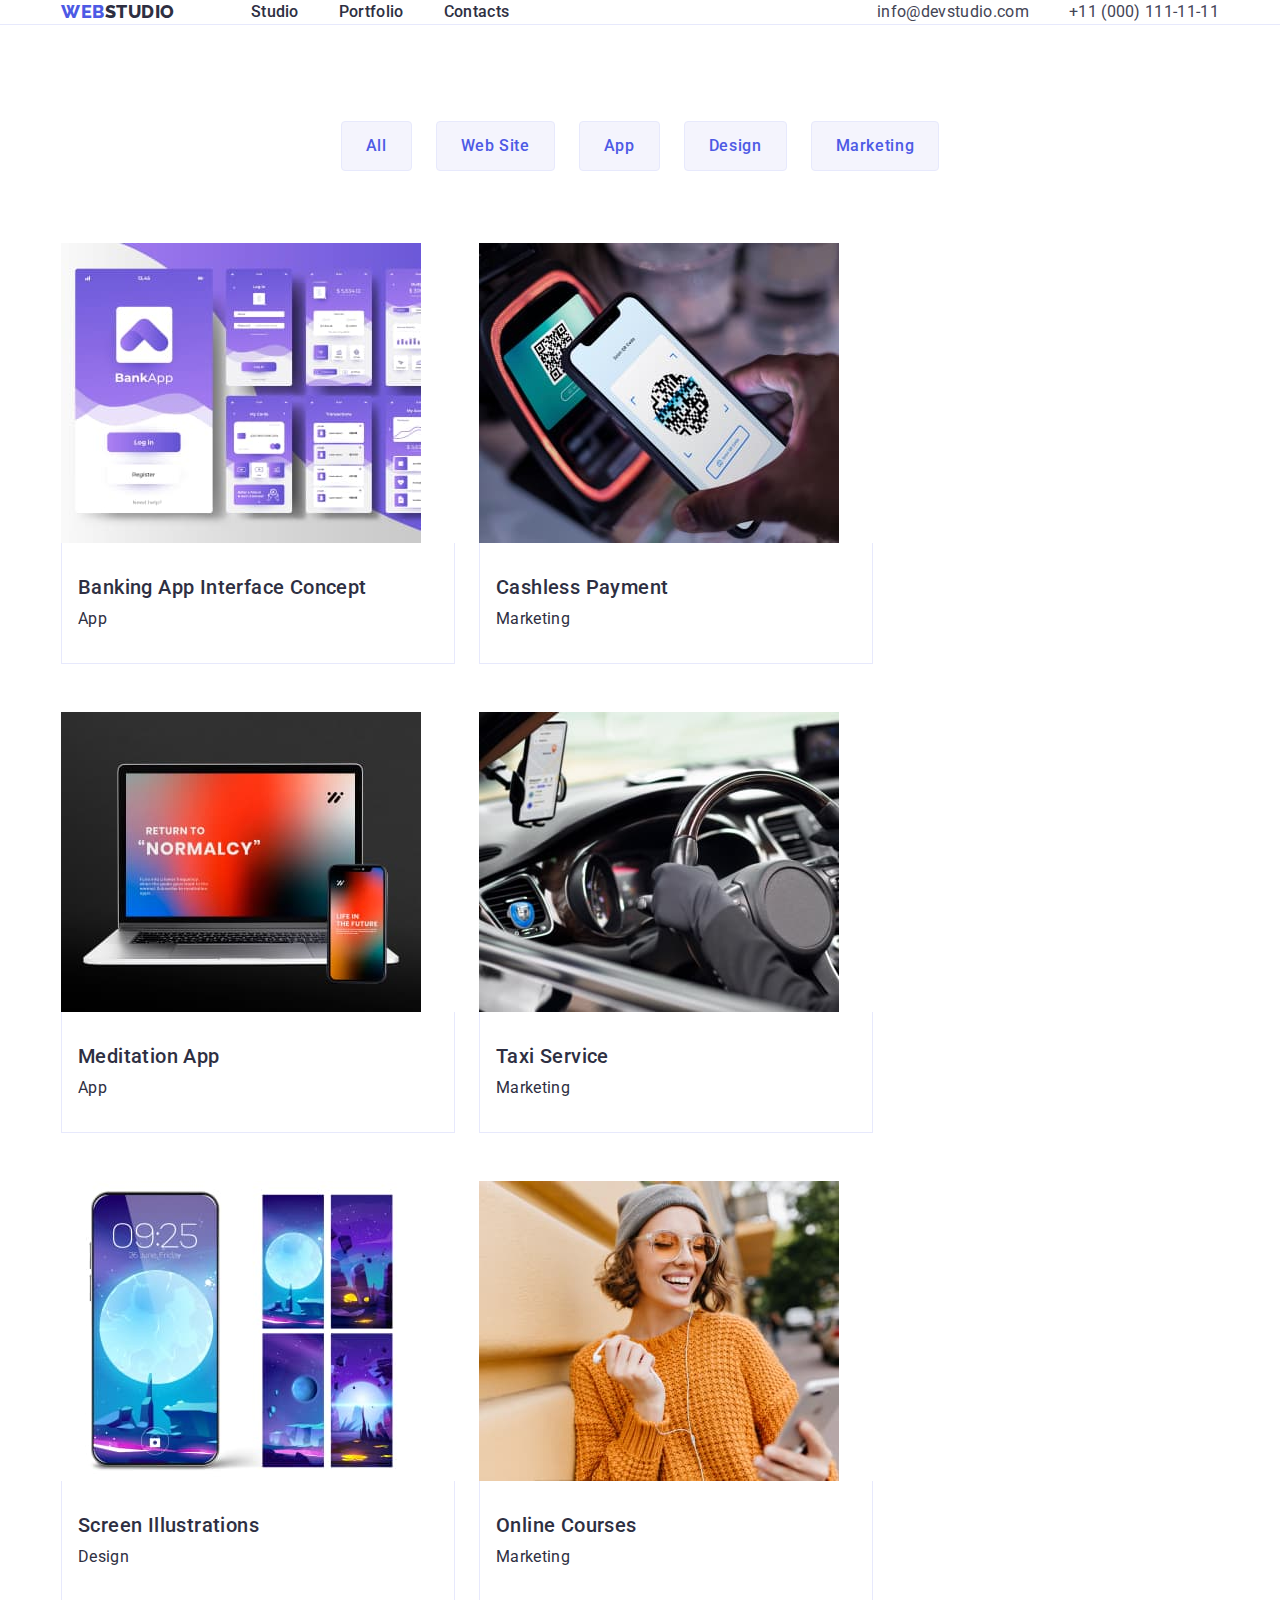
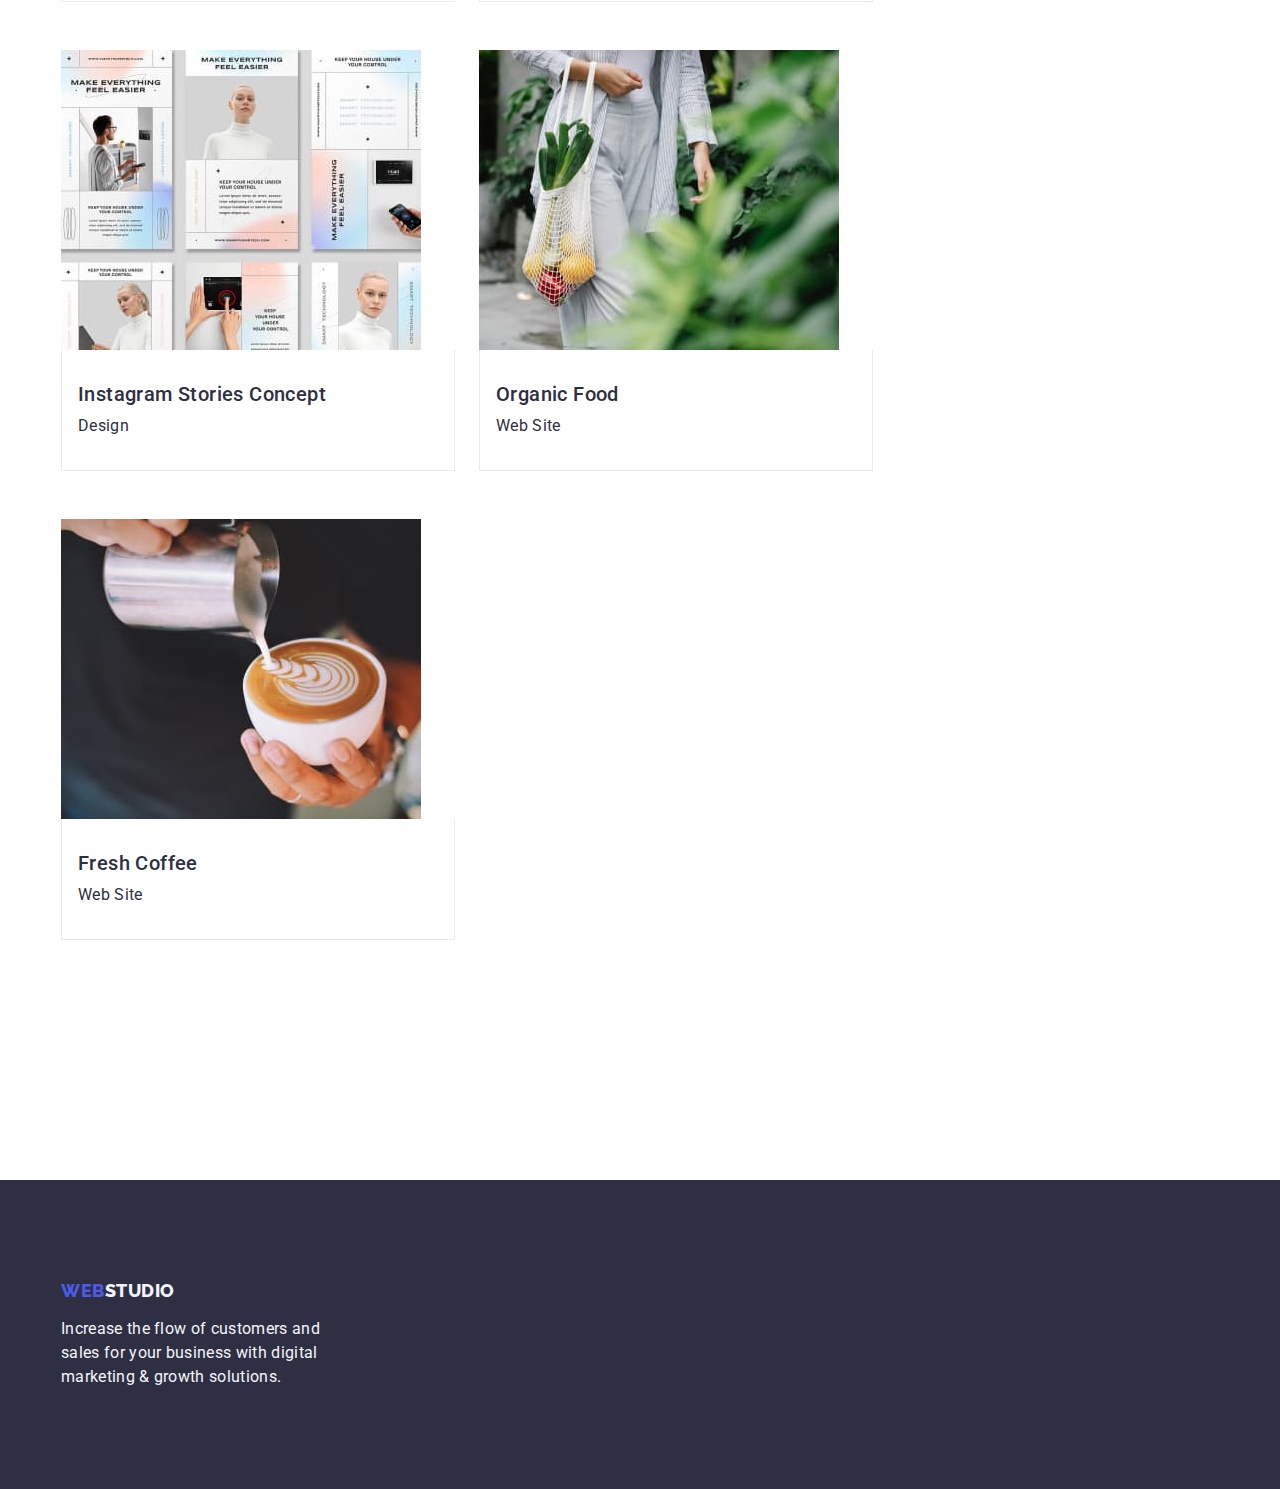
==== portfolio.html @ ea39d5e8 "Initial commit" ====
<!DOCTYPE html>
<html lang="en">
  <head>
    <meta charset="UTF-8" />
    <meta http-equiv="X-UA-Compatible" content="IE=edge" />
    <meta name="viewport" content="width=device-width, initial-scale=1.0" />
    <link rel="preconnect" href="https://fonts.googleapis.com" />
    <link rel="preconnect" href="https://fonts.gstatic.com" crossorigin />
    <link
      rel="stylesheet"
      href="https://fonts.googleapis.com/css2?family=Raleway:wght@800&family=Roboto:wght@400;500;700&display=swap"
    />
    <link
      rel="stylesheet"
      href="https://cdnjs.cloudflare.com/ajax/libs/modern-normalize/2.0.0/modern-normalize.min.css"
      integrity="sha512-4xo8blKMVCiXpTaLzQSLSw3KFOVPWhm/TRtuPVc4WG6kUgjH6J03IBuG7JZPkcWMxJ5huwaBpOpnwYElP/m6wg=="
      crossorigin="anonymous"
      referrerpolicy="no-referrer"
    />
    <link rel="stylesheet" href="./css/styles.css" />
    <title>Document</title>
  </head>

  <body>
    <header class="header">
      <div class="container">
        <nav class="site-nav">
          <a href="./index.html" class="logo link"
            >Web<span class="logo-word">Studio</span></a
          >
          <ul class="list">
            <li>
              <a href="./index.html" class="list-item link">Studio</a>
            </li>
            <li>
              <a href="./portfolio.html" class="list-item link">Portfolio</a>
            </li>
            <li>
              <a href="" class="list-item link">Contacts</a>
            </li>
          </ul>
        </nav>

        <address class="address-nav">
          <ul class="list">
            <li>
              <a href="mailto:info@devstudio.com" class="link"
                >info@devstudio.com</a
              >
            </li>
            <li>
              <a href="tel:+110001111111" class="link">+11 (000) 111-11-11</a>
            </li>
          </ul>
        </address>
      </div>
    </header>

    <main>
      <section class="portfolio">
        <div class="container">
          <h1 class="visually-hidden">Portfolio</h1>
          <ul class="button-list list">
            <li>
              <button type="button" class="button">All</button>
            </li>
            <li>
              <button type="button" class="button">Web Site</button>
            </li>
            <li>
              <button type="button" class="button">App</button>
            </li>
            <li>
              <button type="button" class="button">Design</button>
            </li>
            <li>
              <button type="button" class="button">Marketing</button>
            </li>
          </ul>

          <ul class="projects-list list">
            <li class="portfolio-item">
              <a href="" class="link">
                <img
                  src="./images/banking_app.jpg"
                  alt="Banking App Interface Concept"
                  width="360"
                />
                <div class="portfolio-item-text">
                  <h2 class="header">Banking App Interface Concept</h2>
                  <p class="text">App</p>
                </div>
              </a>
            </li>
            <li class="portfolio-item">
              <a href="" class="link">
                <img
                  src="./images/cashless_payment.jpg"
                  alt="Cashless Payment"
                  width="360"
                />
                <div class="portfolio-item-text">
                  <h2 class="header">Cashless Payment</h2>
                  <p class="text">Marketing</p>
                </div>
              </a>
            </li>
            <li class="portfolio-item">
              <a href="" class="link">
                <img
                  src="./images/meditation_app.jpg"
                  alt="Meditation App"
                  width="360"
                />
                <div class="portfolio-item-text">
                  <h2 class="header">Meditation App</h2>
                  <p class="text">App</p>
                </div>
              </a>
            </li>
            <li class="portfolio-item">
              <a href="" class="link">
                <img
                  src="./images/taxi_service.jpg"
                  alt="Taxi Service"
                  width="360"
                />
                <div class="portfolio-item-text">
                  <h2 class="header">Taxi Service</h2>
                  <p class="text">Marketing</p>
                </div>
              </a>
            </li>
            <li class="portfolio-item">
              <a href="" class="link">
                <img
                  src="./images/screen_illustrations.jpg"
                  alt="Screen Illustrations"
                  width="360"
                />
                <div class="portfolio-item-text">
                  <h2 class="header">Screen Illustrations</h2>
                  <p class="text">Design</p>
                </div>
              </a>
            </li>
            <li class="portfolio-item">
              <a href="" class="link">
                <img
                  src="./images/online_courses.jpg"
                  alt="Online Courses"
                  width="360"
                />
                <div class="portfolio-item-text">
                  <h2 class="header">Online Courses</h2>
                  <p class="text">Marketing</p>
                </div>
              </a>
            </li>
            <li class="portfolio-item">
              <a href="" class="link">
                <img
                  src="./images/instagram_stories.jpg"
                  alt="Instagram Stories Concept"
                  width="360"
                />
                <div class="portfolio-item-text">
                  <h2 class="header">Instagram Stories Concept</h2>
                  <p class="text">Design</p>
                </div>
              </a>
            </li>
            <li class="portfolio-item">
              <a href="" class="link">
                <img
                  src="./images/organic_food.jpg"
                  alt="Organic Food"
                  width="360"
                />
                <div class="portfolio-item-text">
                  <h2 class="header">Organic Food</h2>
                  <p class="text">Web Site</p>
                </div>
              </a>
            </li>
            <li class="portfolio-item">
              <a href="" class="link">
                <img
                  src="./images/fresh_coffee.jpg"
                  alt="Fresh Coffee"
                  width="360"
                />
                <div class="portfolio-item-text">
                  <h2 class="header">Fresh Coffee</h2>
                  <p class="text">Web Site</p>
                </div>
              </a>
            </li>
          </ul>
        </div>
      </section>
    </main>

    <footer class="footer">
      <div class="container">
        <a href="./index.html" class="logo link"
          >Web<span class="logo-word">Studio</span></a
        >
        <p class="footer-text">
          Increase the flow of customers and sales for your business with
          digital marketing & growth solutions.
        </p>
      </div>
    </footer>
  </body>
</html>
---- css/styles.css ----
:root {
  --main-blue-color: #4d5ae5;
  --main-header-color: #2e2f42;
  --main-text-color: #434455;
  --link-hover-color: #404bbf;
  --cloud: #f4f4fd;
  --cornflower: #e7e9fc;
}

/* Reset */

h1,
h2,
h3,
ul,
li,
p {
  color: var(--main-header-color);
  margin: 0;
  padding: 0;
}

body {
  margin: 0;
  font-family: 'Roboto', sans-serif;
  font-size: 16px;
  line-height: 1.5;
  letter-spacing: 0.02em;
  color: var(--main-text-color);
  background-color: #ffffff;
}

ul {
  list-style: none;
}

img {
  display: block;
}

.visually-hidden {
  position: absolute;
  width: 1px;
  height: 1px;
  margin: -1px;
  border: 0;
  padding: 0;

  white-space: nowrap;
  clip-path: inset(100%);
  clip: rect(0 0 0 0);
  overflow: hidden;
}

.container {
  width: 1158px;
  padding: 0 15px;
  margin: 0 auto;
}

header {
  border-bottom: 1px solid var(--cornflower);
}

header .container {
  display: flex;
}

header .list-item {
  padding: 24px 0;
}

.link {
  text-decoration: none;
}

.button-list {
  display: flex;
  gap: 24px;
  margin-bottom: 72px;
  justify-content: center;
}

.projects-list {
  display: flex;
  flex-wrap: wrap;
  column-gap: 24px;
  row-gap: 48px;
  margin-bottom: 120px;
}

.portfolio {
  padding-top: 96px;
  padding-bottom: 120px;
}

.portfolio .container {
  display: flex;
  flex-direction: column;
  align-items: center;
}

.portfolio .button {
  color: var(--main-blue-color);
  background-color: var(--cloud);
  border-color: transparent;
  font-family: 'Roboto', sans-serif;
  font-style: normal;
  font-weight: 500;
  font-size: 16px;
  line-height: 1.5;
  letter-spacing: 0.04em;
  cursor: pointer;
  padding: 12px 24px;
  border-radius: 4px;
  border: 1px solid var(--cornflower);
}

.portfolio-item .header {
  color: var(--main-header-color);
  font-family: 'Roboto', sans-serif;
  font-style: normal;
  font-weight: 500;
  font-size: 20px;
  line-height: 1.2;
  letter-spacing: 0.02em;
  margin-bottom: 8px;
}

.portfolio .button:hover,
.portfolio .button:focus {
  color: #ffffff;
  background-color: var(--link-hover-color);
  border: 1px solid transparent;
}

.portfolio-item-text {
  color: var(--main-text-color);
  width: 360px;
  padding: 32px 16px;
  border: 1px solid var(--cornflower);
  border-top: 0;
}

.logo {
  color: var(--main-blue-color);
  font-family: 'Raleway', sans-serif;
  font-weight: 800;
  font-size: 18px;
  line-height: 1.17;
  letter-spacing: 0.03em;
  text-transform: uppercase;
  margin-right: 76px;
}

.logo-word {
  color: var(--main-header-color);
}

.site-nav {
  width: 261px;
  display: flex;
  align-items: center;
}

.site-nav .list {
  display: flex;
  gap: 40px;
}

.site-nav .list .link {
  color: var(--main-header-color);
  font-weight: 500;
  font-size: 16px;
  line-height: 1.5;
  letter-spacing: 0.02em;
}

.button {
  display: flex;
  border: none;
}

.site-nav .list .link:hover,
.site-nav .list .link:focus {
  color: var(--link-hover-color);
}

.address-nav {
  font-style: normal;
  margin-left: auto;
}

.address-nav .list {
  display: flex;
  gap: 40px;
}

.address-nav .link {
  color: var(--main-text-color);
}

.address-nav .link:hover,
.address-nav .link:focus {
  color: var(--link-hover-color);
}

.hero {
  background-color: var(--main-header-color);
  padding: 188px 0;
}

.hero-container {
  display: flex;
  justify-content: center;
  align-items: center;
  flex-direction: column;
  padding: 188px 0;
  gap: 48px;
}

.hero .header {
  color: #ffffff;
  font-weight: 700;
  font-size: 56px;
  line-height: 1.07;
  text-align: center;
  letter-spacing: 0.02em;
  max-width: 496px;
}

.hero .button {
  color: #ffffff;
  background-color: var(--main-blue-color);
  font-family: 'Roboto', sans-serif;
  font-weight: 500;
  font-size: 16px;
  line-height: 1.5;
  text-align: center;
  letter-spacing: 0.04em;
  cursor: pointer;
  margin: 0 auto;
  padding: 16px 32px;
  border-radius: 4px;
  display: block;
  min-width: 169px;
}

.hero .button:hover,
.hero .button:focus {
  background-color: var(--link-hover-color);
}

.traits {
  padding: 120px 0;
}

.traits .header {
  font-weight: 500;
  font-size: 20px;
  line-height: 1.2;
  letter-spacing: 0.02em;
  margin-bottom: 8px;
}

.traits .list {
  display: flex;
  gap: 24px;
}

.traits .list-item {
  width: 264px;
}

.projects .list,
.team .list {
  display: flex;
  gap: 24px;
}

.projects .header {
  margin-bottom: 72px;
}

.projects {
  padding-bottom: 120px;
}

.projects-item {
  height: 300px;
  flex-basis: calc(100% - 48px) / 3;
}

.member-name {
  font-weight: 500;
  font-size: 20px;
  line-height: 1.2;
  text-align: center;
  letter-spacing: 0.02em;
  margin-bottom: 8px;
}

.member-role {
  text-align: center;
}

.team {
  background-color: var(--cloud);
  padding: 120px 0;
}

.team .header {
  margin-bottom: 72px;
}

.team .member-text {
  padding: 32px 16px;
}

.projects .header,
.team .header {
  font-weight: 700;
  font-size: 36px;
  line-height: 1.11;
  text-align: center;
  letter-spacing: 0.02em;
  text-transform: capitalize;
}

.member-card {
  background-color: #ffffff;
  width: 264px;
  border-radius: 0px 0px 4px 4px;
  box-shadow: 0px 2px 1px 0px rgba(46, 47, 66, 0.08),
    0px 1px 1px 0px rgba(46, 47, 66, 0.16),
    0px 1px 6px 0px rgba(46, 47, 66, 0.08);
}

.member-text {
  display: flex;
  flex-direction: column;
}

.footer {
  background-color: var(--main-header-color);
  padding: 100px 0;
}

.footer .logo {
  display: inline-block;
  margin-bottom: 16px;
}

.footer .logo-word {
  color: var(--cloud);
}

.footer-text {
  color: var(--cloud);
  width: 264px;
}
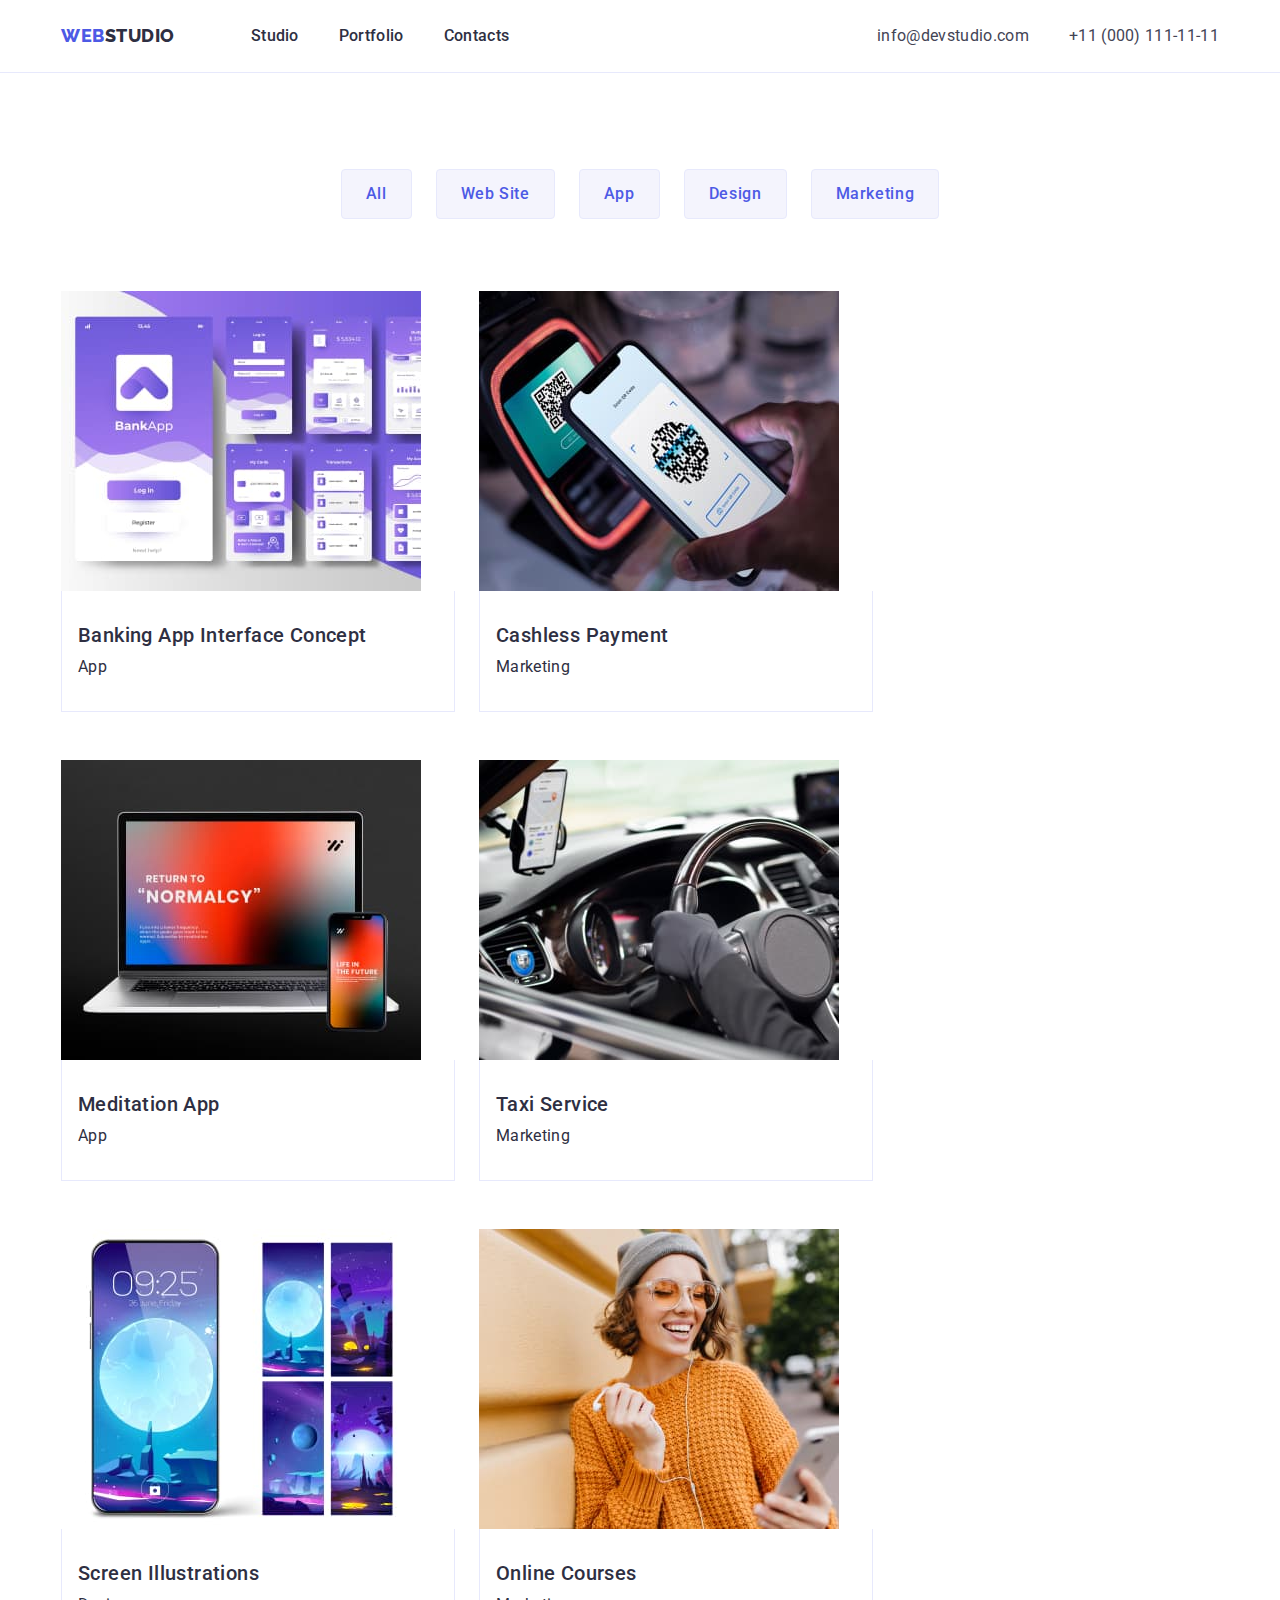
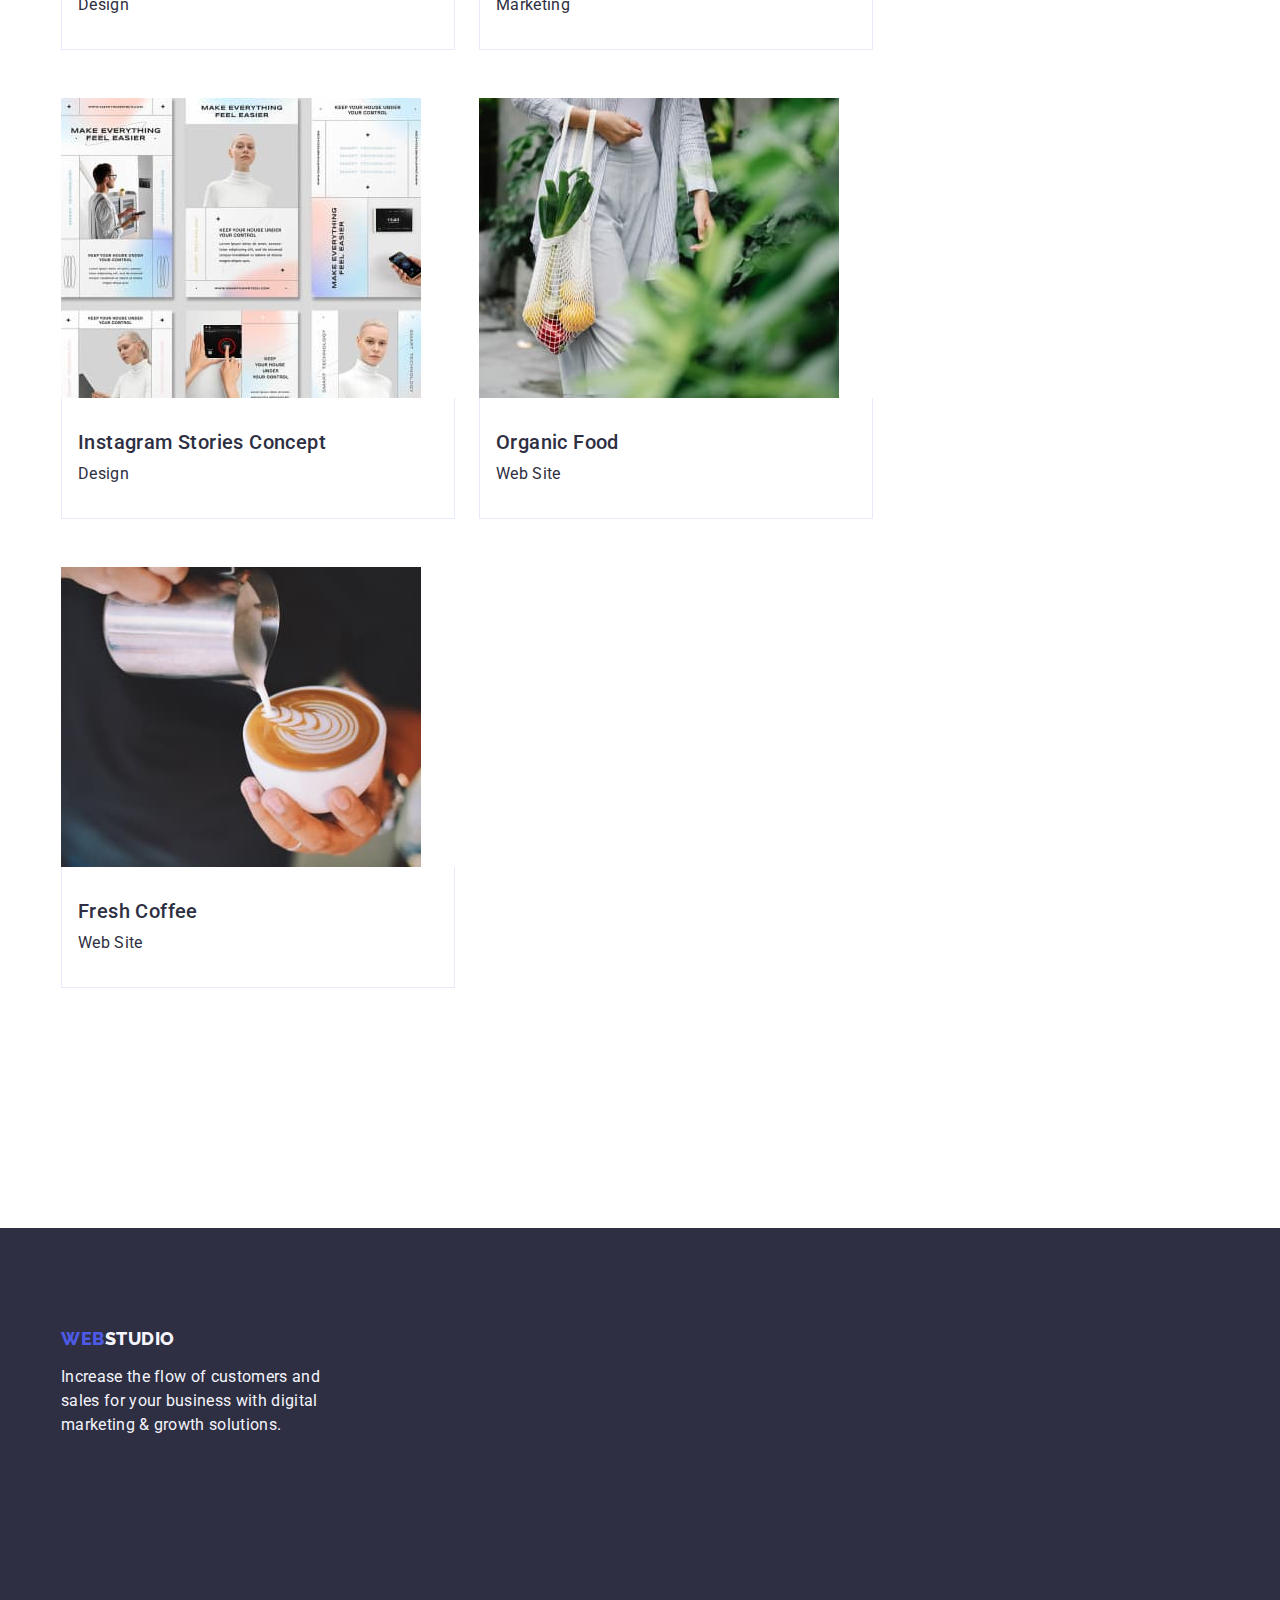
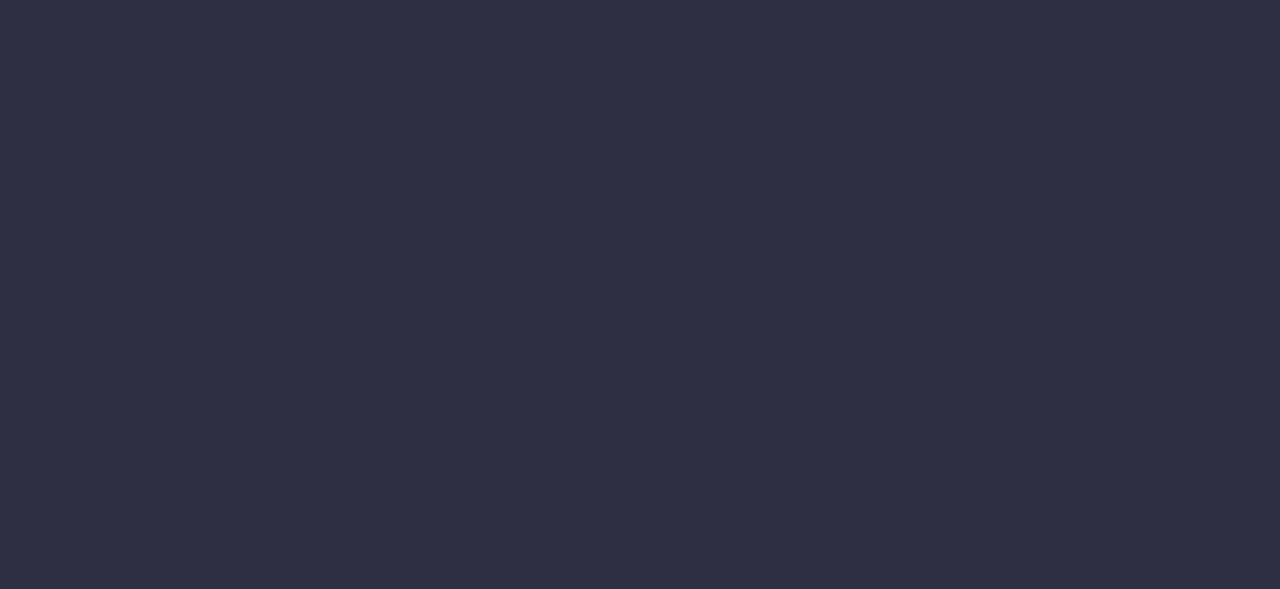
==== commit 2b8fc597: "update_portfolio" ====
--- a/portfolio.html
+++ b/portfolio.html
@@ -43,12 +43,12 @@
 
         <address class="address-nav">
           <ul class="list">
-            <li>
+            <li class="list-item">
               <a href="mailto:info@devstudio.com" class="link"
                 >info@devstudio.com</a
               >
             </li>
-            <li>
+            <li class="list-item">
               <a href="tel:+110001111111" class="link">+11 (000) 111-11-11</a>
             </li>
           </ul>
@@ -203,13 +203,48 @@
 
     <footer class="footer">
       <div class="container">
-        <a href="./index.html" class="logo link"
-          >Web<span class="logo-word">Studio</span></a
-        >
-        <p class="footer-text">
-          Increase the flow of customers and sales for your business with
-          digital marketing & growth solutions.
-        </p>
+        <div class="footer-left">
+          <a href="./index.html" class="logo link"
+            >Web<span class="logo-word">Studio</span></a
+          >
+          <p class="footer-text">
+            Increase the flow of customers and sales for your business with
+            digital marketing & growth solutions.
+          </p>
+        </div>
+        <div class="footer-socials">
+          <p>Social media</p>
+          <ul class="footer-socials-icons list">
+            <li>
+              <a href="instagram.com" class="footer-icon-container">
+                <svg class="footer-icon">
+                  <use href="../images/icons.svg#instagram"></use>
+                </svg>
+              </a>
+            </li>
+            <li>
+              <a href="twitter.com" class="footer-icon-container">
+                <svg class="footer-icon">
+                  <use href="../images/icons.svg#twitter"></use>
+                </svg>
+              </a>
+            </li>
+            <li>
+              <a href="facebook.com" class="footer-icon-container">
+                <svg class="footer-icon">
+                  <use href="../images/icons.svg#facebook"></use>
+                </svg>
+              </a>
+            </li>
+            <li>
+              <a href="linkedin.com" class="footer-icon-container">
+                <svg class="footer-icon">
+                  <use href="../images/icons.svg#linkedin"></use>
+                </svg>
+              </a>
+            </li>
+          </ul>
+        </div>
       </div>
     </footer>
   </body>
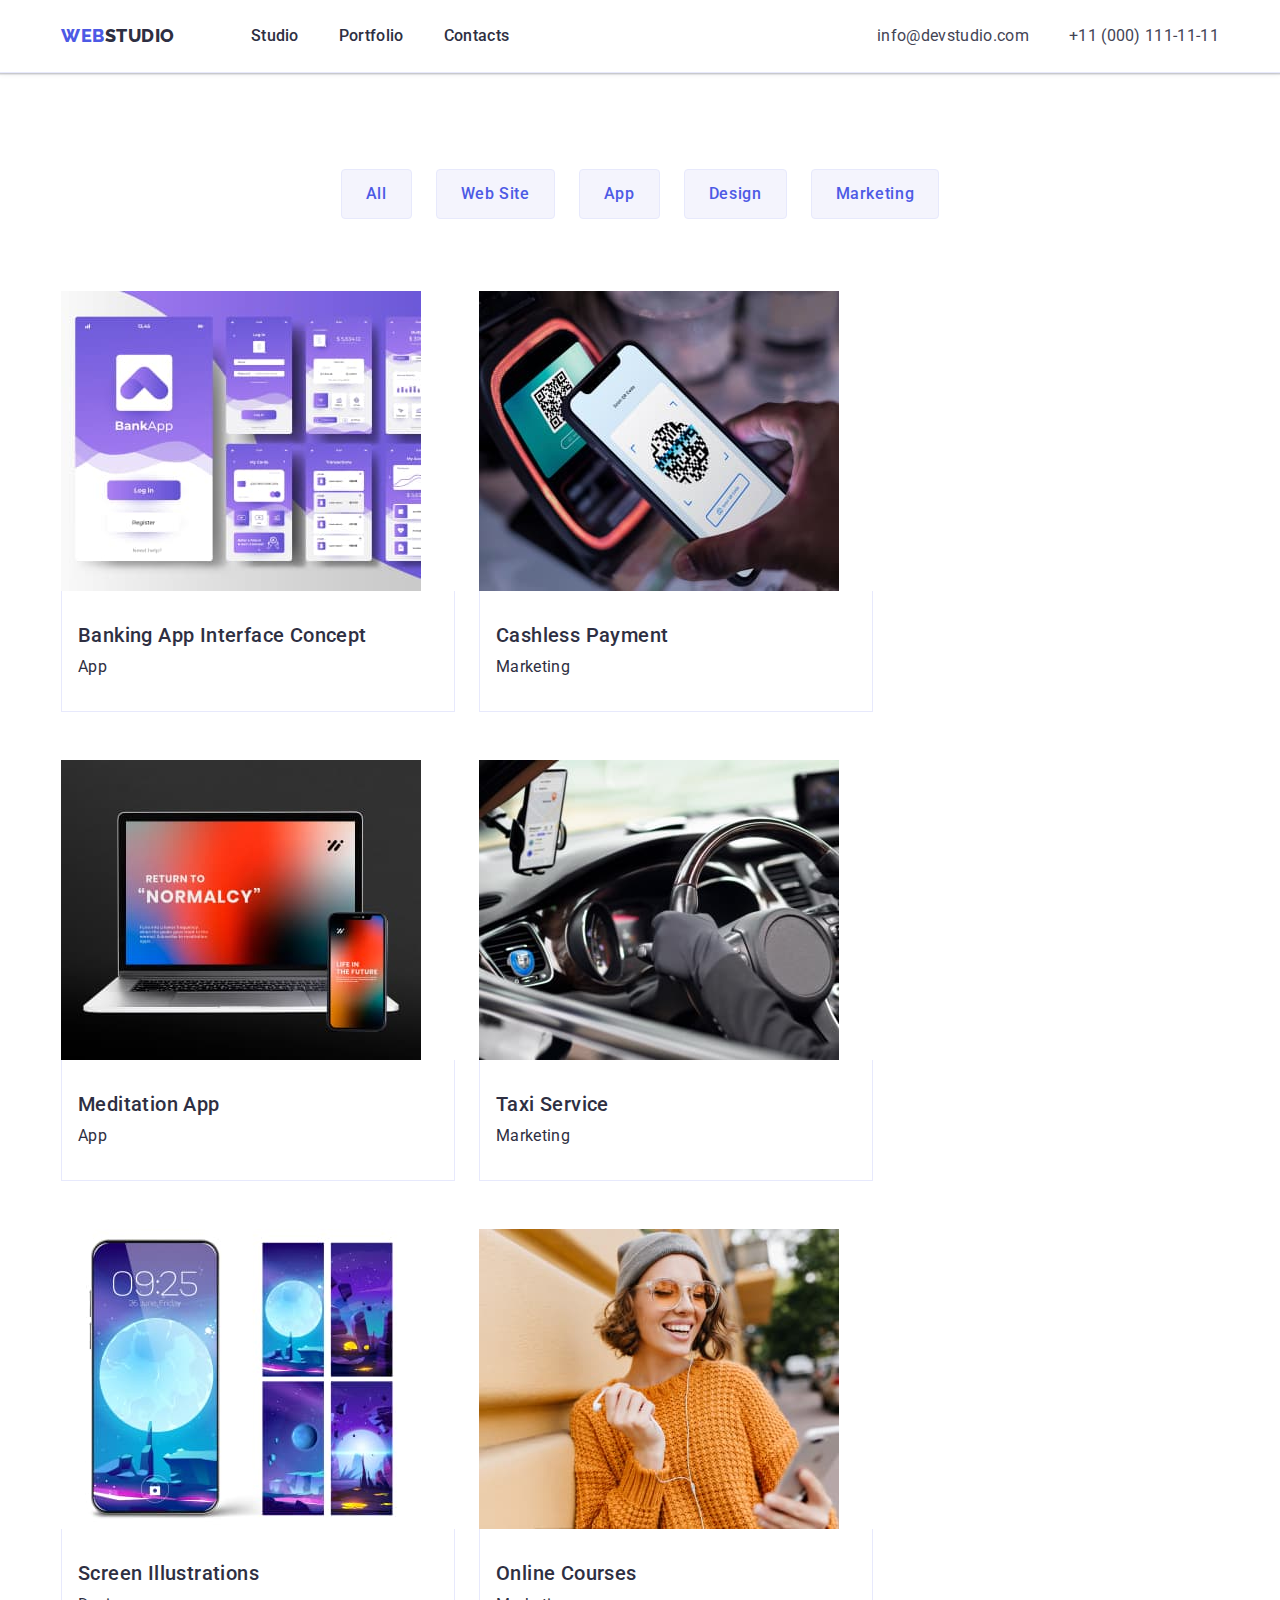
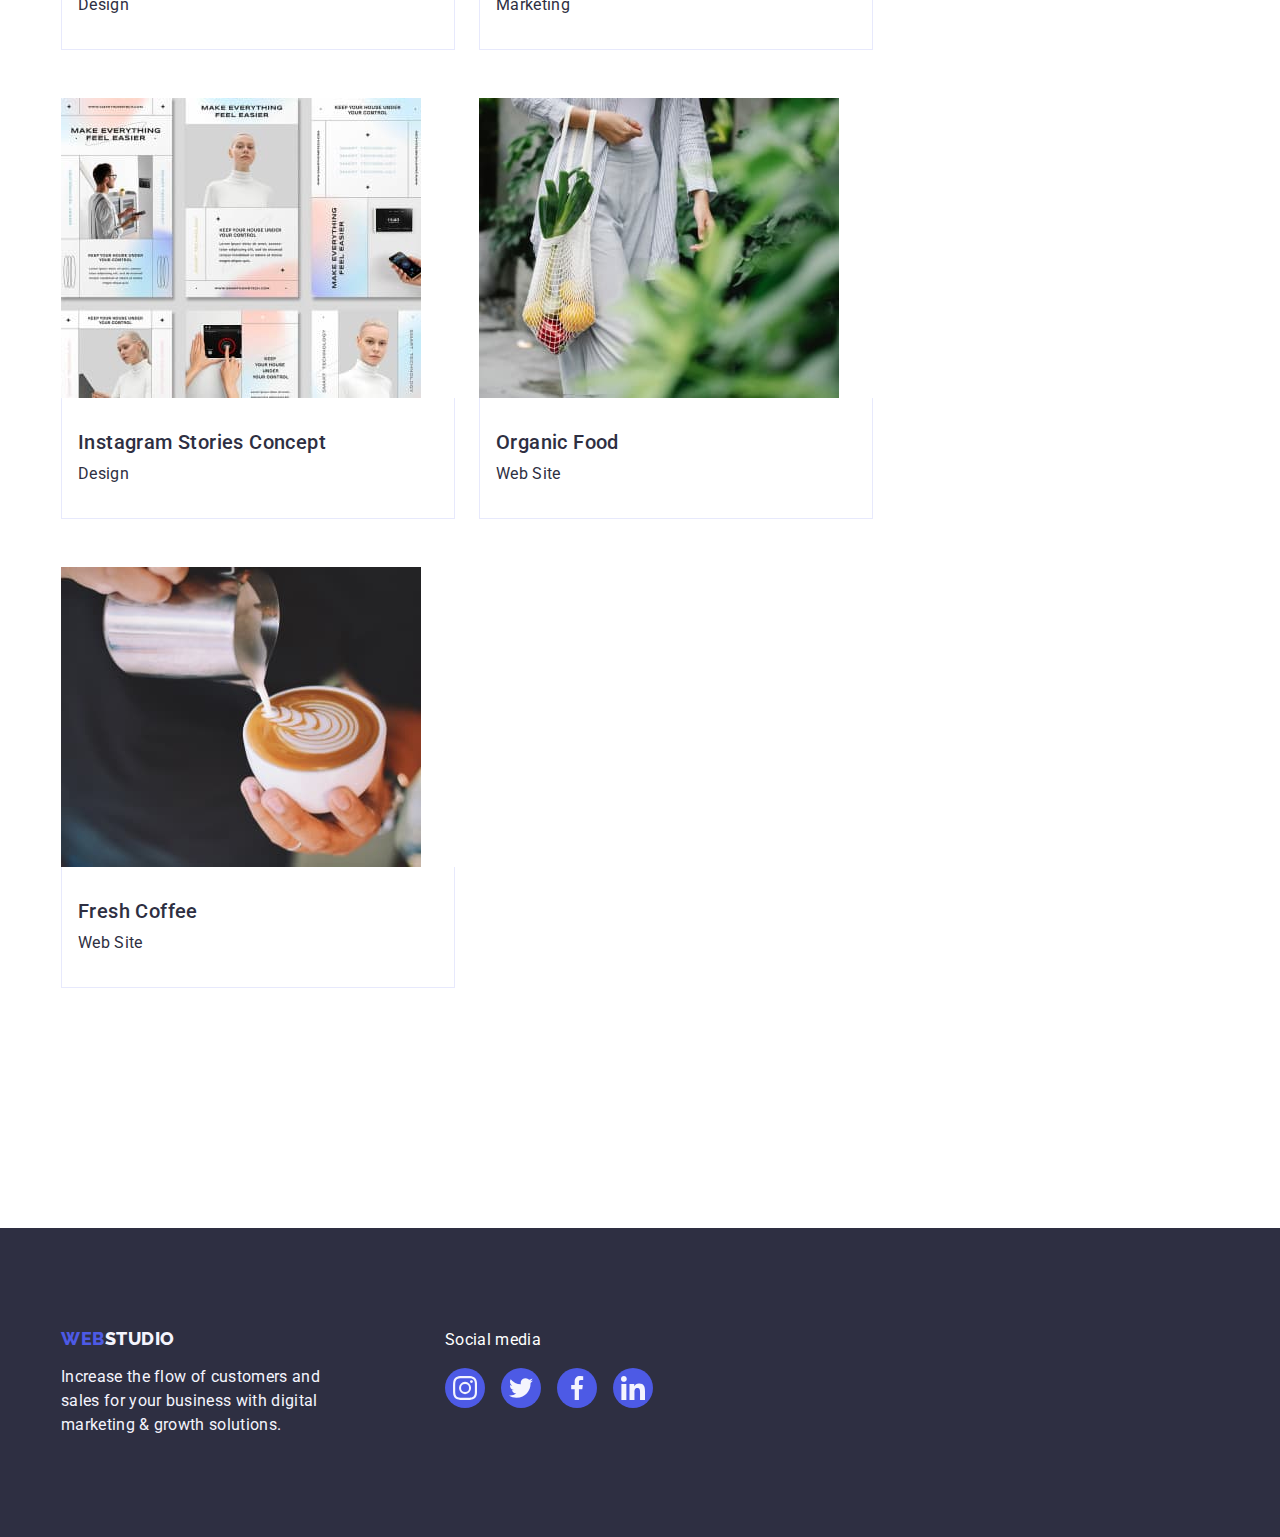
==== commit 3f913ce5: "update_portfolio" ====
--- a/portfolio.html
+++ b/portfolio.html
@@ -213,33 +213,33 @@
           </p>
         </div>
         <div class="footer-socials">
-          <p>Social media</p>
+          <p class="socials-header">Social media</p>
           <ul class="footer-socials-icons list">
             <li>
-              <a href="instagram.com" class="footer-icon-container">
-                <svg class="footer-icon">
-                  <use href="../images/icons.svg#instagram"></use>
-                </svg>
-              </a>
-            </li>
-            <li>
-              <a href="twitter.com" class="footer-icon-container">
-                <svg class="footer-icon">
-                  <use href="../images/icons.svg#twitter"></use>
-                </svg>
-              </a>
-            </li>
-            <li>
-              <a href="facebook.com" class="footer-icon-container">
-                <svg class="footer-icon">
-                  <use href="../images/icons.svg#facebook"></use>
-                </svg>
-              </a>
-            </li>
-            <li>
-              <a href="linkedin.com" class="footer-icon-container">
-                <svg class="footer-icon">
-                  <use href="../images/icons.svg#linkedin"></use>
+              <a href="instagram.com" class="footer-icon-link">
+                <svg class="footer-icon" width="24" height="24">
+                  <use href="./images/icons.svg#instagram"></use>
+                </svg>
+              </a>
+            </li>
+            <li>
+              <a href="twitter.com" class="footer-icon-link">
+                <svg class="footer-icon" width="24" height="24">
+                  <use href="./images/icons.svg#twitter"></use>
+                </svg>
+              </a>
+            </li>
+            <li>
+              <a href="facebook.com" class="footer-icon-link">
+                <svg class="footer-icon" width="24" height="24">
+                  <use href="./images/icons.svg#facebook"></use>
+                </svg>
+              </a>
+            </li>
+            <li>
+              <a href="linkedin.com" class="footer-icon-link">
+                <svg class="footer-icon" width="24" height="24">
+                  <use href="./images/icons.svg#linkedin"></use>
                 </svg>
               </a>
             </li>
--- a/css/styles.css
+++ b/css/styles.css
@@ -5,6 +5,7 @@
   --link-hover-color: #404bbf;
   --cloud: #f4f4fd;
   --cornflower: #e7e9fc;
+  --light-slate: #8e8f99;
 }
 
 /* Reset */
@@ -60,6 +61,8 @@
 
 header {
   border-bottom: 1px solid var(--cornflower);
+  box-shadow: 0px 2px 1px rgba(46, 47, 66, 0.08),
+    0px 1px 1px rgba(46, 47, 66, 0.16), 0px 1px 6px rgba(46, 47, 66, 0.08);
 }
 
 header .container {
@@ -206,11 +209,19 @@
 }
 
 .hero {
-  background-color: var(--main-header-color);
   padding: 188px 0;
-}
-
-.hero-container {
+  background-image: linear-gradient(
+      rgba(46, 47, 66, 0.7),
+      rgba(46, 47, 66, 0.7)
+    ),
+    url(../images/hero-background.jpg);
+  background-repeat: no-repeat;
+  background-size: cover;
+  background-position: center;
+  max-width: 1440px;
+}
+
+.hero .container {
   display: flex;
   justify-content: center;
   align-items: center;
@@ -263,6 +274,17 @@
   margin-bottom: 8px;
 }
 
+.traits-icon-container {
+  background-color: var(--cloud);
+  margin-bottom: 8px;
+  width: 264px;
+  height: 112px;
+  display: flex;
+  justify-content: center;
+  align-items: center;
+  border-radius: 4px;
+}
+
 .traits .list {
   display: flex;
   gap: 24px;
@@ -302,6 +324,7 @@
 
 .member-role {
   text-align: center;
+  margin-bottom: 8px;
 }
 
 .team {
@@ -341,11 +364,102 @@
   flex-direction: column;
 }
 
+.member-icons {
+  width: 100%;
+  display: flex;
+  justify-content: center;
+  gap: 24px;
+}
+
+.member-icon-container {
+  width: 40px;
+  height: 40px;
+  display: flex;
+  justify-content: center;
+  align-items: center;
+}
+
+.member-icon-link {
+  width: 100%;
+  height: 100%;
+  background-color: var(--main-blue-color);
+  border-radius: 50%;
+  display: flex;
+  justify-content: center;
+  align-items: center;
+}
+
+.member-icon-link:hover,
+.member-icon-link:focus {
+  background-color: #404bbf;
+}
+
+.member-icon {
+  fill: var(--cloud);
+}
+
+.customers {
+  padding: 120px 0;
+}
+
+.customers .container {
+  display: flex;
+  flex-direction: column;
+  justify-content: center;
+  align-items: center;
+}
+
+.customers-list {
+  display: flex;
+  gap: 24px;
+  width: 100%;
+  margin-bottom: 120px;
+}
+
+.customer-icon-container {
+  width: 168px;
+  height: 88px;
+}
+
+.customer-icon-link {
+  width: 100%;
+  height: 100%;
+  border: 1px solid var(--light-slate);
+  display: flex;
+  justify-content: center;
+  align-items: center;
+  border-radius: 4px;
+}
+
+.customer-icon-link:hover,
+.customer-icon-link:focus {
+  border-color: var(--link-hover-color);
+  color: var(--link-hover-color);
+}
+
+.customer-icon {
+  fill: currentColor;
+}
+
+.customers .header {
+  margin-bottom: 72px;
+  font-size: 36px;
+  font-family: Roboto, sans-serif;
+  font-weight: 700;
+  line-height: 1.11;
+  letter-spacing: 0.72px;
+  text-transform: capitalize;
+}
+
 .footer {
   background-color: var(--main-header-color);
   padding: 100px 0;
 }
 
+.footer .container {
+  display: flex;
+}
+
 .footer .logo {
   display: inline-block;
   margin-bottom: 16px;
@@ -359,3 +473,38 @@
   color: var(--cloud);
   width: 264px;
 }
+
+.footer-left {
+  margin-right: 120px;
+}
+
+.footer-socials-icons {
+  display: flex;
+  width: 208px;
+  justify-content: space-between;
+}
+
+.footer-icon-link {
+  width: 40px;
+  height: 40px;
+  background-color: var(--main-blue-color);
+  border-radius: 50px;
+  display: flex;
+  justify-content: center;
+  align-items: center;
+}
+
+.footer-icon-link:hover,
+.footer-icon-link:focus {
+  background-color: #31d0aa;
+}
+
+.footer-icon {
+  width: 24px;
+  height: 24px;
+}
+
+.footer-socials p {
+  color: white;
+  margin-bottom: 16px;
+}
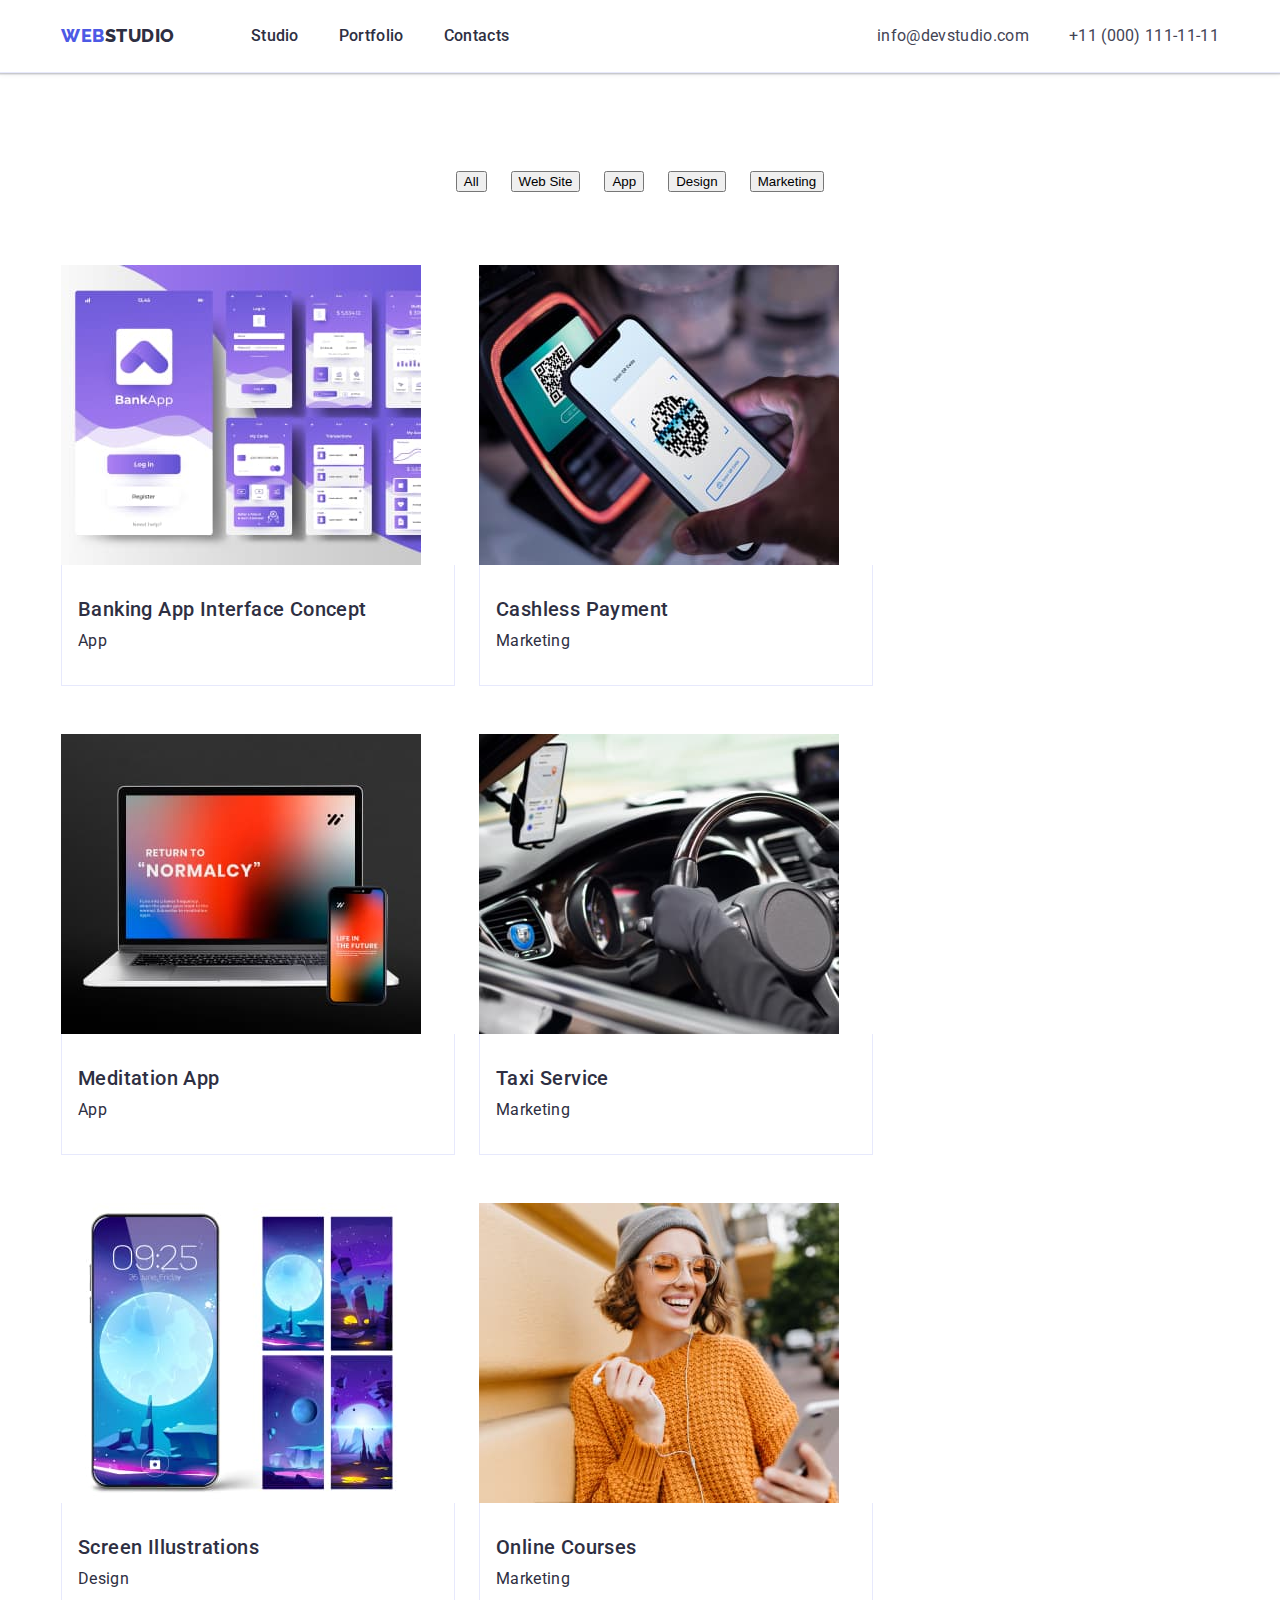
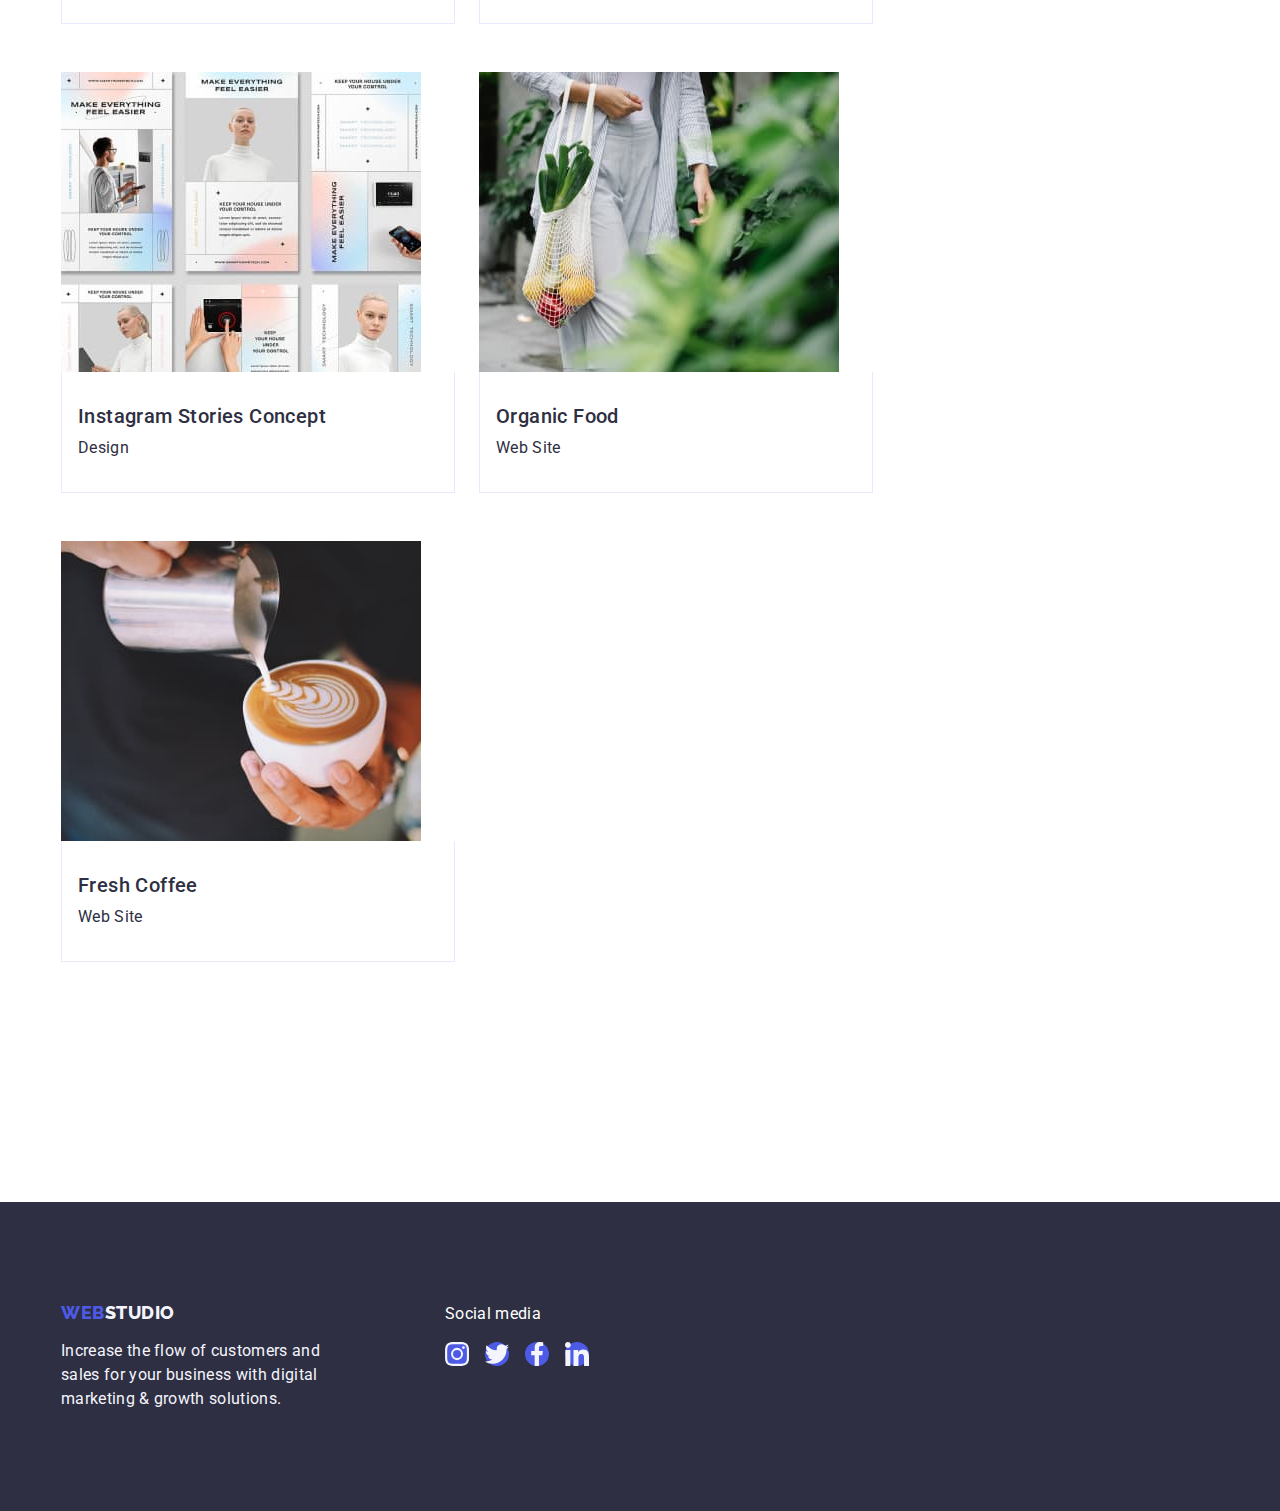
==== commit 43c2850b: "update_portfolio" ====
--- a/portfolio.html
+++ b/portfolio.html
@@ -62,19 +62,19 @@
           <h1 class="visually-hidden">Portfolio</h1>
           <ul class="button-list list">
             <li>
-              <button type="button" class="button">All</button>
-            </li>
-            <li>
-              <button type="button" class="button">Web Site</button>
-            </li>
-            <li>
-              <button type="button" class="button">App</button>
-            </li>
-            <li>
-              <button type="button" class="button">Design</button>
-            </li>
-            <li>
-              <button type="button" class="button">Marketing</button>
+              <button type="button" class="filter-button">All</button>
+            </li>
+            <li>
+              <button type="button" class="filter-button">Web Site</button>
+            </li>
+            <li>
+              <button type="button" class="filter-button">App</button>
+            </li>
+            <li>
+              <button type="button" class="filter-button">Design</button>
+            </li>
+            <li>
+              <button type="button" class="filter-button">Marketing</button>
             </li>
           </ul>
 
--- a/css/styles.css
+++ b/css/styles.css
@@ -135,6 +135,18 @@
   color: #ffffff;
   background-color: var(--link-hover-color);
   border: 1px solid transparent;
+  box-shadow: зі значенням 0px 3px 1px rgba(0, 0, 0, 0.1),
+    0px 2px 1px rgba(0, 0, 0, 0.08), 0px 2px 2px rgba(0, 0, 0, 0.12);
+}
+
+.portfolio-item .link {
+  display: block;
+}
+
+.portfolio-item .link:hover,
+.portfolio-item .link:focus {
+  box-shadow: зі значенням 0px 1px 6px rgba(46, 47, 66, 0.08),
+    0px 1px 1px rgba(46, 47, 66, 0.16), 0px 2px 1px rgba(46, 47, 66, 0.08);
 }
 
 .portfolio-item-text {
@@ -429,6 +441,7 @@
   justify-content: center;
   align-items: center;
   border-radius: 4px;
+  color: var(--light-slate);
 }
 
 .customer-icon-link:hover,
@@ -458,6 +471,7 @@
 
 .footer .container {
   display: flex;
+  align-items: baseline;
 }
 
 .footer .logo {
@@ -481,14 +495,19 @@
 .footer-socials-icons {
   display: flex;
   width: 208px;
-  justify-content: space-between;
-}
-
-.footer-icon-link {
+  gap: 16px;
+}
+
+.footer-icon-container {
   width: 40px;
   height: 40px;
+}
+
+.footer-icon-link {
+  width: 100%;
+  height: 100%;
   background-color: var(--main-blue-color);
-  border-radius: 50px;
+  border-radius: 50%;
   display: flex;
   justify-content: center;
   align-items: center;
@@ -500,11 +519,11 @@
 }
 
 .footer-icon {
-  width: 24px;
-  height: 24px;
-}
-
-.footer-socials p {
+  fill: var(--cloud);
+}
+
+.socials-header {
   color: white;
   margin-bottom: 16px;
-}
+  font-weight: 500px;
+}
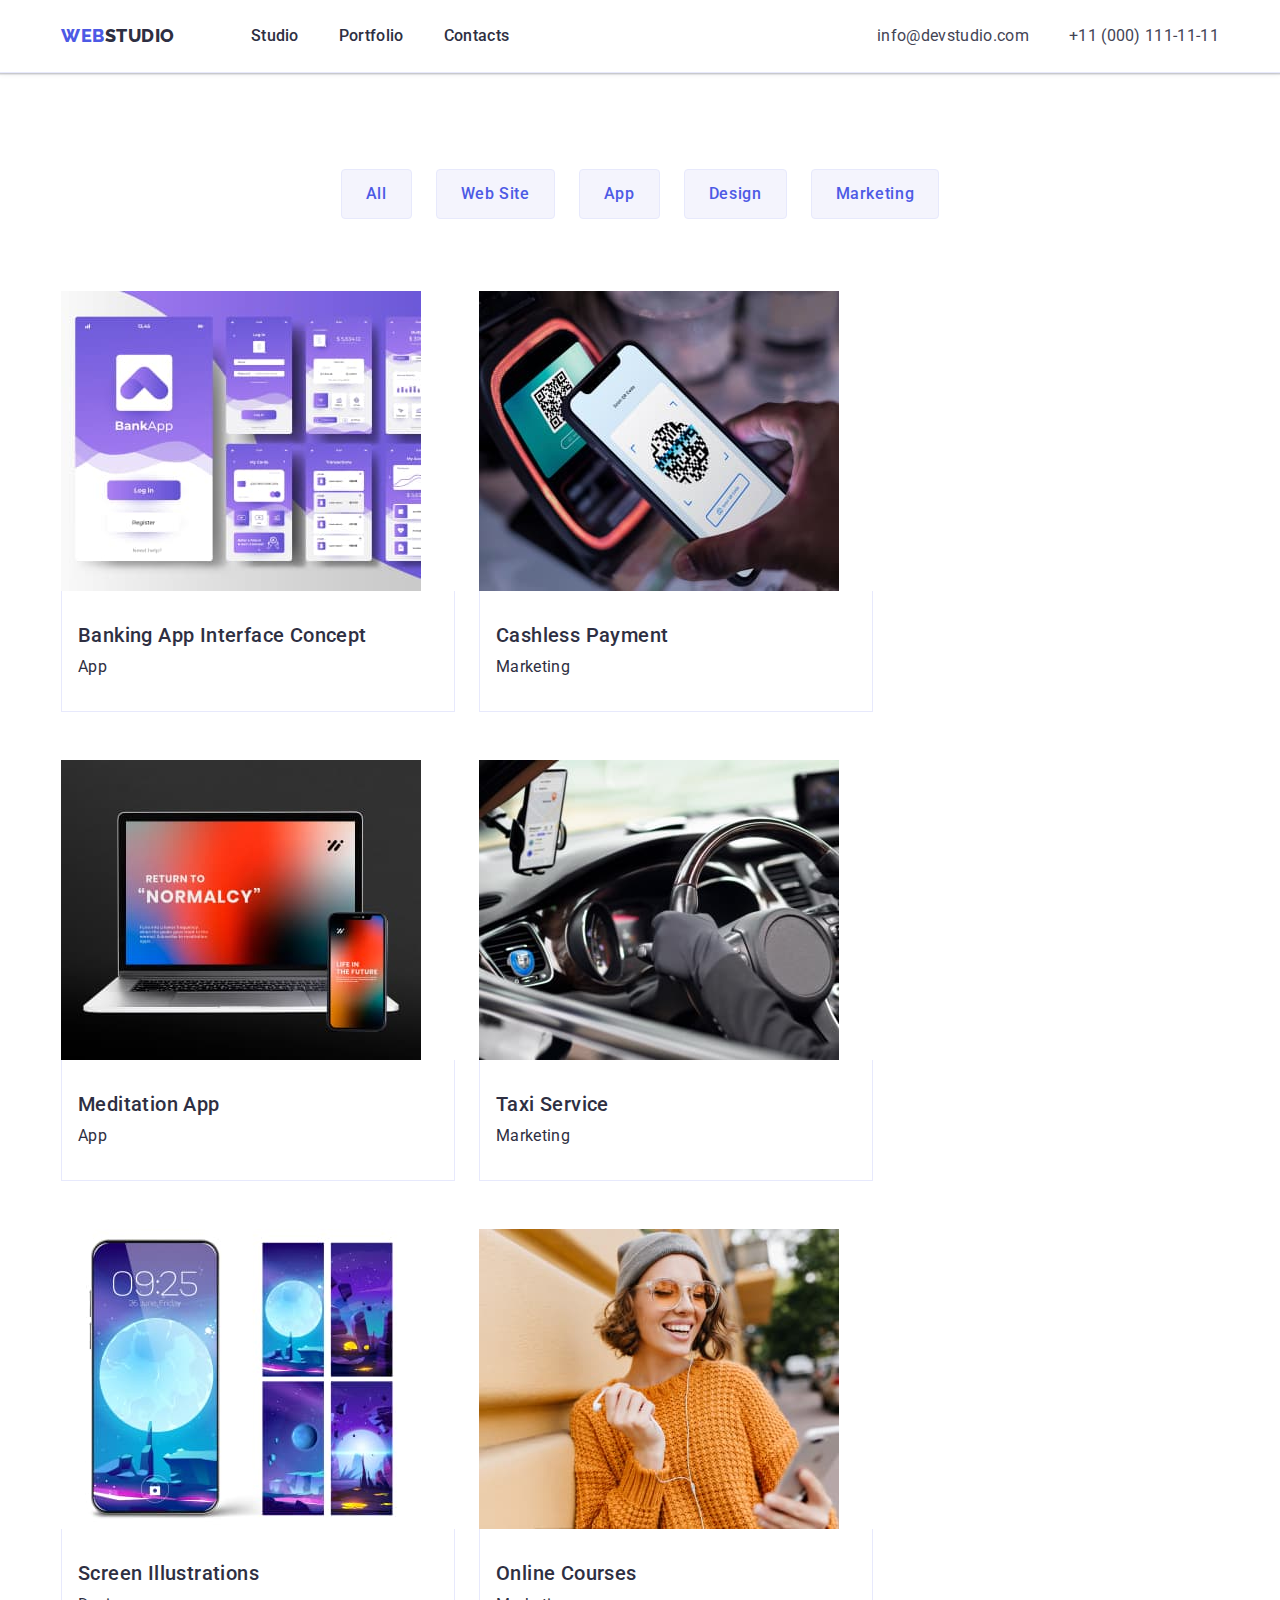
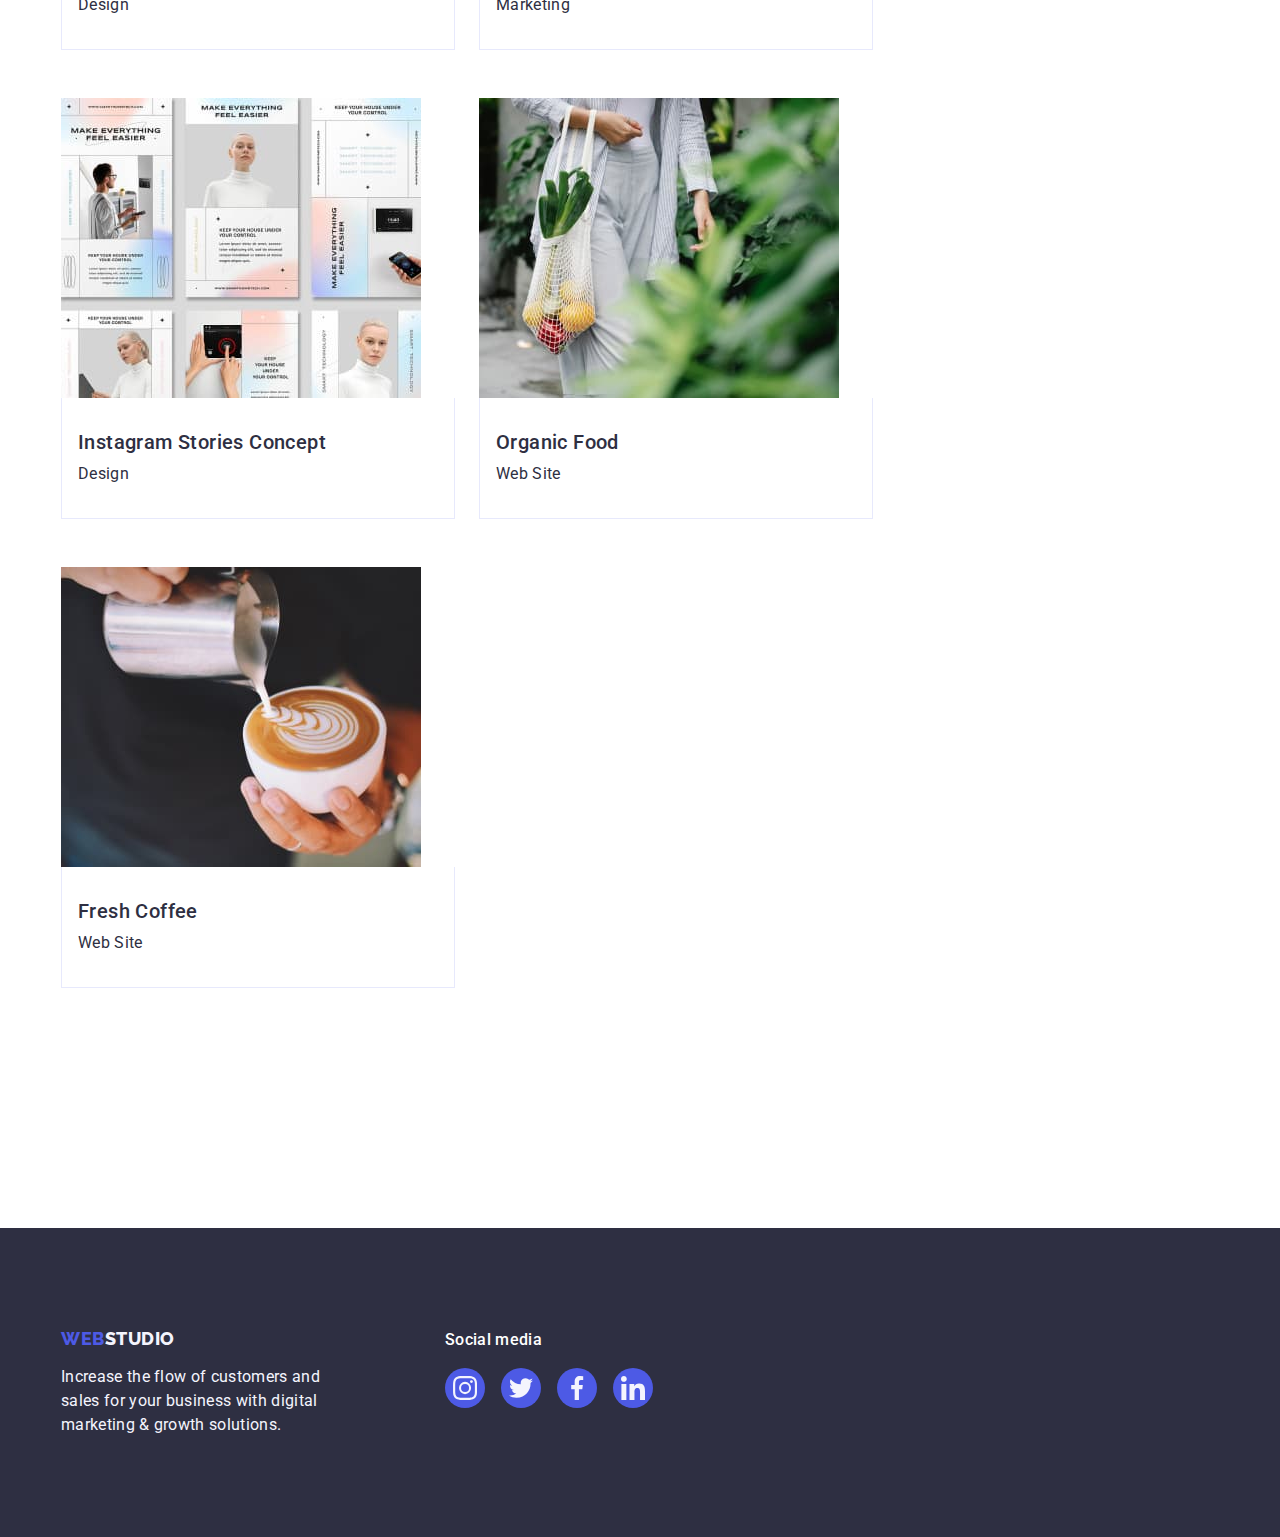
==== commit 1de6aee8: "update_portfolio" ====
--- a/portfolio.html
+++ b/portfolio.html
@@ -215,28 +215,28 @@
         <div class="footer-socials">
           <p class="socials-header">Social media</p>
           <ul class="footer-socials-icons list">
-            <li>
+            <li class="footer-icon-container">
               <a href="instagram.com" class="footer-icon-link">
                 <svg class="footer-icon" width="24" height="24">
                   <use href="./images/icons.svg#instagram"></use>
                 </svg>
               </a>
             </li>
-            <li>
+            <li class="footer-icon-container">
               <a href="twitter.com" class="footer-icon-link">
                 <svg class="footer-icon" width="24" height="24">
                   <use href="./images/icons.svg#twitter"></use>
                 </svg>
               </a>
             </li>
-            <li>
+            <li class="footer-icon-container">
               <a href="facebook.com" class="footer-icon-link">
                 <svg class="footer-icon" width="24" height="24">
                   <use href="./images/icons.svg#facebook"></use>
                 </svg>
               </a>
             </li>
-            <li>
+            <li class="footer-icon-container">
               <a href="linkedin.com" class="footer-icon-link">
                 <svg class="footer-icon" width="24" height="24">
                   <use href="./images/icons.svg#linkedin"></use>
--- a/css/styles.css
+++ b/css/styles.css
@@ -103,7 +103,7 @@
   align-items: center;
 }
 
-.portfolio .button {
+.filter-button {
   color: var(--main-blue-color);
   background-color: var(--cloud);
   border-color: transparent;
@@ -130,13 +130,13 @@
   margin-bottom: 8px;
 }
 
-.portfolio .button:hover,
-.portfolio .button:focus {
+.filter-button:hover,
+.filter-button:focus {
   color: #ffffff;
   background-color: var(--link-hover-color);
   border: 1px solid transparent;
-  box-shadow: зі значенням 0px 3px 1px rgba(0, 0, 0, 0.1),
-    0px 2px 1px rgba(0, 0, 0, 0.08), 0px 2px 2px rgba(0, 0, 0, 0.12);
+  box-shadow: 0px 3px 1px rgba(0, 0, 0, 0.1), 0px 2px 1px rgba(0, 0, 0, 0.08),
+    0px 2px 2px rgba(0, 0, 0, 0.12);
 }
 
 .portfolio-item .link {
@@ -145,7 +145,7 @@
 
 .portfolio-item .link:hover,
 .portfolio-item .link:focus {
-  box-shadow: зі значенням 0px 1px 6px rgba(46, 47, 66, 0.08),
+  box-shadow: 0px 1px 6px rgba(46, 47, 66, 0.08),
     0px 1px 1px rgba(46, 47, 66, 0.16), 0px 2px 1px rgba(46, 47, 66, 0.08);
 }
 
@@ -525,5 +525,5 @@
 .socials-header {
   color: white;
   margin-bottom: 16px;
-  font-weight: 500px;
-}
+  font-weight: 500;
+}
